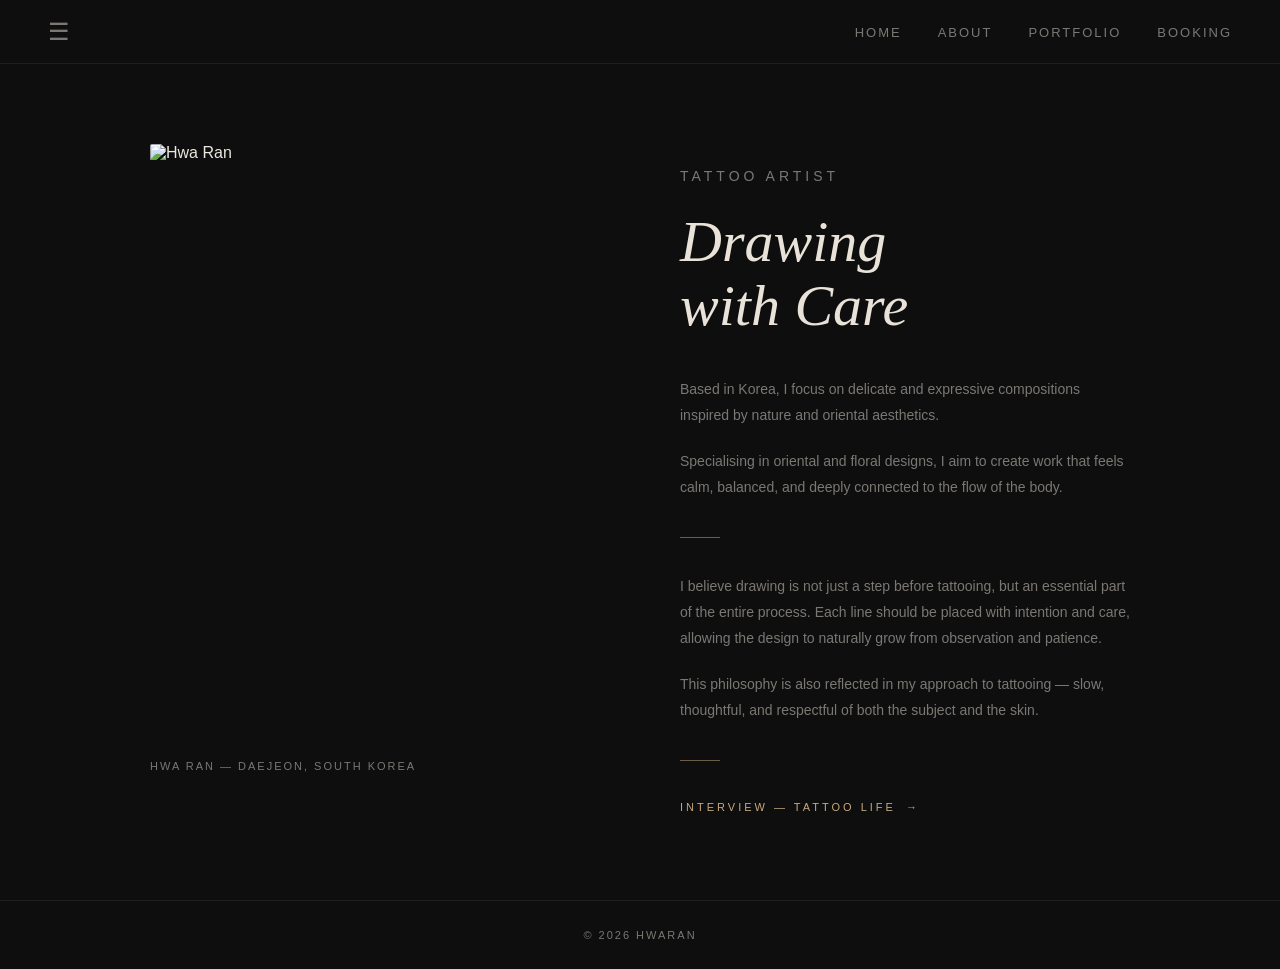
==== about.html @ 657f00ef "initial commit" ====
<!DOCTYPE html>
<html lang="en">
<head>
    <meta charset="UTF-8">
    <meta name="viewport" content="width=device-width, initial-scale=1.0"/>
    <title>About | Hwa Ran</title>
    <link rel="stylesheet" href="style.css"/>
</head>

<body>

<input type="checkbox" id="menu-toggle">

<header>
    <nav class="navbar">
        <label for="menu-toggle" class="menu-icon">☰</label>
        <ul class="nav-links">
            <li><a href="index.html">Home</a></li>
            <li><a href="about.html">About</a></li>
            <li><a href="portfolio.html">Portfolio</a></li>
            <li><a href="booking.html">Booking</a></li>
        </ul>
    </nav>
</header>

<aside class="sidebar">
    <h3>Hwa Ran</h3>
    <ul>
        <li><a href="https://www.instagram.com/hwa.ran_tattoo/" target="_blank">Instagram</a></li>
        <li>Artworks</li>
        <li>Contact</li>
    </ul>
</aside>

<label for="menu-toggle" class="overlay"></label>

<main class="main-content">
    <section class="about-page fade-in">

        <!-- LEFT: IMAGE -->
        <div class="about-image-col">
            <img src="img/yj2.jpg" alt="Hwa Ran">
            <p class="about-image-caption">Hwa Ran — Daejeon, South Korea</p>
        </div>

        <!-- RIGHT: TEXT -->
        <div class="about-text-col">

            <p class="about-eyebrow">Tattoo Artist</p>

            <h2>Drawing<br>with Care</h2>

            <p>
                Based in Korea, I focus on delicate and expressive compositions
                inspired by nature and oriental aesthetics.
            </p>

            <p>
                Specialising in oriental and floral designs, I aim to create work
                that feels calm, balanced, and deeply connected to the flow of the body.
            </p>

            <div class="about-divider"></div>

            <p>
                I believe drawing is not just a step before tattooing, but an essential
                part of the entire process. Each line should be placed with intention
                and care, allowing the design to naturally grow from observation and patience.
            </p>

            <p>
                This philosophy is also reflected in my approach to tattooing —
                slow, thoughtful, and respectful of both the subject and the skin.
            </p>

            <div class="about-divider"></div>

            <a class="about-link"
               href="https://www.tattoolife.com/hwaran-and-the-importance-of-drawing-with-care/"
               target="_blank">
                Interview — Tattoo Life
            </a>

        </div>

    </section>
</main>

<footer class="bottom-banner">
    <p>&copy; 2026 HwaRan</p>
</footer>

</body>
</html>
---- style.css ----
/* =========================
   RESET
========================= */

* {
    margin: 0;
    padding: 0;
    box-sizing: border-box;
}

/* =========================
   FONTS
========================= */

@import url('https://fonts.googleapis.com/css2?family=Cormorant+Garamond:ital,wght@0,300;0,400;1,300;1,400&family=Noto+Sans+KR:wght@300;400&display=swap');

/* =========================
   CSS VARIABLES
========================= */

:root {
    --bg:        #0e0e0e;
    --surface:   #141414;
    --border:    rgba(255,255,255,0.07);
    --accent:    #c8a97e;        /* warm gold */
    --accent2:   #ff4d6d;
    --text:      #e8e2d9;
    --muted:     rgba(232,226,217,0.5);
    --nav-h:     64px;
}

/* =========================
   BASE
========================= */

body {
    font-family: 'Noto Sans KR', sans-serif;
    background: var(--bg);
    color: var(--text);
    overflow-x: hidden;
}

/* =========================
   HEADER / NAV
========================= */

header {
    position: fixed;
    top: 0;
    left: 0;
    width: 100%;
    height: var(--nav-h);

    background: var(--bg);           /* ✅ hero와 동일한 배경색 — 떠보이지 않음 */
    border-bottom: 1px solid var(--border);

    z-index: 1000;
}

/* NAV CONTAINER */
.navbar {
    height: 100%;
    display: flex;
    align-items: center;
    justify-content: space-between;
    padding: 0 48px;
}

/* =========================
   MENU TOGGLE
========================= */

#menu-toggle {
    display: none;
}

/* ☰ BUTTON */
.menu-icon {
    font-size: 24px;
    cursor: pointer;
    color: var(--muted);
    letter-spacing: 2px;
    transition: color 0.3s;
    user-select: none;
}

.menu-icon:hover {
    color: var(--text);
}

/* NAV LINKS */
.nav-links {
    list-style: none;
    display: flex;
    gap: 36px;
}

.nav-links a {
    text-decoration: none;
    color: var(--muted);
    font-size: 13px;
    letter-spacing: 2px;
    text-transform: uppercase;
    transition: color 0.3s;
}

.nav-links a:hover {
    color: var(--accent);
}

/* =========================
   SIDEBAR
========================= */

.sidebar {
    position: fixed;
    top: 0;
    left: 0;

    width: 240px;
    height: 100vh;

    background: var(--surface);
    border-right: 1px solid var(--border);

    padding: 32px 28px;
    padding-top: calc(var(--nav-h) + 32px);   /* ✅ nav 높이 아래서 시작 */

    transform: translateX(-260px);
    transition: transform 0.35s cubic-bezier(0.4,0,0.2,1);

    z-index: 1001;
}

/* OPEN SIDEBAR */
#menu-toggle:checked ~ .sidebar {
    transform: translateX(0);
}

/* SIDEBAR TITLE */
.sidebar h3 {
    font-family: 'Cormorant Garamond', serif;
    font-size: 22px;          /* ✅ 글씨 크게 */
    font-weight: 300;
    letter-spacing: 3px;
    color: var(--accent);
    margin-bottom: 32px;
    text-transform: uppercase;
}

/* SIDEBAR LIST */
.sidebar ul {
    list-style: none;
}

.sidebar li {
    margin: 0;
    border-bottom: 1px solid var(--border);
}

.sidebar li:first-child {
    border-top: 1px solid var(--border);
}

/* SIDEBAR LINKS & ITEMS */
.sidebar li a,
.sidebar li span,
.sidebar li {
    display: block;
    padding: 14px 0;

    font-size: 13px;            /* ✅ 가독성 있는 크기 */
    letter-spacing: 2.5px;
    text-transform: uppercase;
    text-decoration: none;      /* ✅ 밑줄 제거 */
    color: var(--muted);        /* ✅ 보라색 제거 → 통일된 색상 */

    cursor: pointer;
    transition: color 0.25s, padding-left 0.25s;
}

.sidebar li a:hover,
.sidebar li:hover {
    color: var(--accent);
    padding-left: 6px;
}

/* =========================
   OVERLAY
========================= */

.overlay {
    position: fixed;
    inset: 0;

    background: rgba(0,0,0,0.6);
    backdrop-filter: blur(2px);

    opacity: 0;
    visibility: hidden;

    transition: 0.3s ease;

    z-index: 1000;
    pointer-events: none;
}

/* SHOW OVERLAY */
#menu-toggle:checked ~ .overlay {
    pointer-events: auto;
    opacity: 1;
    visibility: visible;
}

/* =========================
   MAIN CONTENT
========================= */

.main-content {
    margin-top: var(--nav-h);
    padding: 0;
}

/* =========================
   HERO
========================= */

.hero {
    min-height: calc(100vh - var(--nav-h));
    display: flex;
    justify-content: center;
    align-items: center;
    text-align: center;

    background: var(--bg);      /* ✅ header와 동일 배경 — seamless */
    position: relative;
    overflow: hidden;
}

/* subtle grain texture */
.hero::before {
    content: '';
    position: absolute;
    inset: 0;
    background-image: url("data:image/svg+xml,%3Csvg viewBox='0 0 256 256' xmlns='http://www.w3.org/2000/svg'%3E%3Cfilter id='noise'%3E%3CfeTurbulence type='fractalNoise' baseFrequency='0.9' numOctaves='4' stitchTiles='stitch'/%3E%3C/filter%3E%3Crect width='100%25' height='100%25' filter='url(%23noise)' opacity='0.03'/%3E%3C/svg%3E");
    pointer-events: none;
}

.hero-text {
    position: relative;
    z-index: 1;
}

.hero h1 {
    font-family: 'Cormorant Garamond', serif;
    font-size: clamp(52px, 8vw, 96px);
    font-weight: 300;
    font-style: italic;
    line-height: 1.15;
    letter-spacing: -0.5px;
    color: var(--text);
}

.hero p {
    margin-top: 24px;
    font-size: 11px;
    letter-spacing: 4px;
    text-transform: uppercase;
    color: var(--muted);
}

/* HERO BUTTONS */
.hero-buttons {
    margin-top: 40px;
    display: flex;
    gap: 16px;
    justify-content: center;
}

.hero-buttons a {
    text-decoration: none;
    font-size: 11px;
    letter-spacing: 3px;
    text-transform: uppercase;
    padding: 14px 32px;
    border-radius: 2px;
    transition: all 0.3s;
}

.hero-buttons a:first-child {
    background: var(--accent);
    color: #0e0e0e;
}

.hero-buttons a:first-child:hover {
    background: #d4b88e;
}

.hero-buttons a:last-child {
    border: 1px solid var(--border);
    color: var(--muted);
}

.hero-buttons a:last-child:hover {
    border-color: var(--accent);
    color: var(--accent);
}

/* SCROLL DOWN */
.scroll-down {
    margin-top: 60px;
    font-size: 11px;
    letter-spacing: 3px;
    text-transform: uppercase;
    color: var(--muted);
    animation: float 2.5s ease-in-out infinite;
}

@keyframes float {
    0%, 100% { transform: translateY(0); }
    50% { transform: translateY(6px); }
}

/* =========================
   FOOTER
========================= */

.bottom-banner {
    text-align: center;
    padding: 28px;
    border-top: 1px solid var(--border);
    font-size: 11px;
    letter-spacing: 2px;
    text-transform: uppercase;
    color: var(--muted);
    background: var(--bg);
}

/* =========================
   MOBILE
========================= */

@media (max-width: 768px) {
    .navbar {
        padding: 0 20px;
    }
    .sidebar {
        width: 220px;
    }
}


/* =========================
   ABOUT PAGE  ✅ 리디자인
========================= */

.about-page {
    min-height: calc(100vh - var(--nav-h));
    display: grid;
    grid-template-columns: 1fr 1fr;
    max-width: 1100px;
    margin: 0 auto;
    padding: 80px 60px;
    gap: 80px;
    align-items: start;
}

/* LEFT: IMAGE COLUMN */
.about-image-col {
    position: sticky;
    top: calc(var(--nav-h) + 40px);
}

.about-image-col img {
    width: 100%;
    aspect-ratio: 3/4;
    object-fit: cover;
    border-radius: 2px;
    display: block;
    filter: grayscale(20%) contrast(1.05);
}

.about-image-caption {
    margin-top: 16px;
    font-size: 11px;
    letter-spacing: 2px;
    text-transform: uppercase;
    color: var(--muted);
}

/* RIGHT: TEXT COLUMN */
.about-text-col {
    padding-top: 20px;
}

.about-eyebrow {
    font-size: 10px;
    letter-spacing: 4px;
    text-transform: uppercase;
    color: var(--accent);
    margin-bottom: 24px;
}

.about-text-col h2 {
    font-family: 'Cormorant Garamond', serif;
    font-size: clamp(36px, 5vw, 58px);
    font-weight: 300;
    font-style: italic;
    line-height: 1.1;
    margin-bottom: 40px;
    color: var(--text);
}

.about-text-col p {
    font-size: 14px;
    line-height: 1.85;
    color: var(--muted);
    margin-bottom: 20px;
}

.about-divider {
    width: 40px;
    height: 1px;
    background: var(--accent);
    margin: 36px 0;
    opacity: 0.5;
}

.about-link {
    display: inline-flex;
    align-items: center;
    gap: 10px;
    font-size: 11px;
    letter-spacing: 3px;
    text-transform: uppercase;
    color: var(--accent);
    text-decoration: none;
    border-bottom: 1px solid transparent;
    padding-bottom: 2px;
    transition: border-color 0.3s;
}

.about-link:hover {
    border-color: var(--accent);
}

.about-link::after {
    content: '→';
}

@media (max-width: 768px) {
    .about-page {
        grid-template-columns: 1fr;
        padding: 40px 24px;
        gap: 40px;
    }
    .about-image-col {
        position: static;
    }
}

/* =========================
   PORTFOLIO PAGE
========================= */

.portfolio {
    max-width: 1100px;
    margin: 0 auto;
    padding: 60px 40px;
    text-align: center;
}

.portfolio h2 {
    font-family: 'Cormorant Garamond', serif;
    font-size: 48px;
    font-weight: 300;
    font-style: italic;
    margin-bottom: 12px;
}

.portfolio-subtitle {
    font-size: 11px;
    letter-spacing: 3px;
    text-transform: uppercase;
    color: var(--muted);
    margin-bottom: 48px;
}

.portfolio-grid {
    display: grid;
    grid-template-columns: repeat(auto-fit, minmax(260px, 1fr));
    gap: 16px;
}

.portfolio-grid img {
    width: 100%;
    height: 320px;
    object-fit: cover;
    border-radius: 2px;
    transition: 0.4s ease;
    filter: grayscale(10%);
}

.portfolio-grid img:hover {
    transform: scale(1.02);
    filter: grayscale(0%);
    box-shadow: 0 16px 40px rgba(0,0,0,0.5);
}

/* =========================
   BOOKING PAGE
========================= */

.booking {
    max-width: 560px;
    margin: 0 auto;
    padding: 80px 40px;
    text-align: center;
}

.booking h2 {
    font-family: 'Cormorant Garamond', serif;
    font-size: 48px;
    font-weight: 300;
    font-style: italic;
    margin-bottom: 12px;
}

.booking > p {
    font-size: 11px;
    letter-spacing: 3px;
    text-transform: uppercase;
    color: var(--muted);
    margin-bottom: 40px;
}

.qr-area img {
    width: 200px;
    max-width: 80%;
    border-radius: 4px;
    box-shadow: 0 0 40px rgba(200,169,126,0.12);
    margin-bottom: 16px;
}

.booking-form {
    width: 100%;
    margin: 48px auto 0;
    display: flex;
    flex-direction: column;
    gap: 16px;
}

.booking-form input,
.booking-form textarea {
    width: 100%;
    padding: 14px 18px;
    background: var(--surface);
    border: 1px solid var(--border);
    color: var(--text);
    font-family: 'Noto Sans KR', sans-serif;
    font-size: 14px;
    border-radius: 2px;
    outline: none;
    transition: border-color 0.3s, box-shadow 0.3s;
}

.booking-form input:focus,
.booking-form textarea:focus {
    border-color: var(--accent);
    box-shadow: 0 0 0 3px rgba(200,169,126,0.08);
}

.booking-form input::placeholder,
.booking-form textarea::placeholder {
    color: var(--muted);
    font-style: italic;
    font-size: 13px;
}

.booking-form button {
    padding: 14px;
    border: none;
    border-radius: 2px;
    background: var(--accent);
    color: #0e0e0e;
    font-family: 'Noto Sans KR', sans-serif;
    font-size: 12px;
    letter-spacing: 3px;
    text-transform: uppercase;
    cursor: pointer;
    transition: background 0.3s, transform 0.2s;
}

.booking-form button:hover {
    background: #d4b88e;
    transform: translateY(-1px);
}

/* =========================
   FADE IN ANIMATION
========================= */

.fade-in {
    opacity: 0;
    transform: translateY(24px);
    animation: fadeUp 0.9s cubic-bezier(0.4,0,0.2,1) forwards;
    animation-delay: 0.1s;
}

@keyframes fadeUp {
    to {
        opacity: 1;
        transform: translateY(0);
    }
}


/* =========================
   LIGHTBOX  (CSS-only, :target)
========================= */

/* 썸네일 래퍼 */
.lb-thumb {
    display: block;
    cursor: zoom-in;
    border-radius: 2px;
    overflow: hidden;
}

.lb-thumb img {
    width: 100%;
    height: 320px;
    object-fit: cover;
    display: block;
    transition: transform 0.4s ease, filter 0.4s ease;
    filter: grayscale(10%);
}

.lb-thumb:hover img {
    transform: scale(1.03);
    filter: grayscale(0%);
    box-shadow: 0 16px 40px rgba(0,0,0,0.5);
}

/* LIGHTBOX 오버레이 — 평소엔 숨김 */
.lightbox {
    position: fixed;
    inset: 0;
    z-index: 9999;

    display: flex;
    align-items: center;
    justify-content: center;

    background: rgba(10, 10, 10, 0.92);
    backdrop-filter: blur(6px);

    /* 기본 상태: 투명 + 포인터 없음 */
    opacity: 0;
    visibility: hidden;
    pointer-events: none;

    transition: opacity 0.3s ease, visibility 0.3s ease;
}

/* :target 으로 활성화 */
.lightbox:target {
    opacity: 1;
    visibility: visible;
    pointer-events: auto;
}

/* 확대된 사진 */
.lightbox img {
    max-width: min(90vw, 820px);
    max-height: 88vh;
    width: auto;
    height: auto;
    object-fit: contain;
    border-radius: 2px;

    transform: scale(0.92);
    transition: transform 0.35s cubic-bezier(0.4, 0, 0.2, 1);

    box-shadow: 0 32px 80px rgba(0,0,0,0.6);
}

.lightbox:target img {
    transform: scale(1);
}

/* 닫기 — 오버레이 전체가 클릭 가능하도록 */
.lb-close {
    position: absolute;
    inset: 0;
    cursor: zoom-out;
}

/* ✕ 아이콘 (우상단) */
.lb-close::after {
    content: '✕';
    position: absolute;
    top: 24px;
    right: 32px;

    font-size: 20px;
    color: rgba(255,255,255,0.45);
    letter-spacing: 0;
    transition: color 0.2s;
    pointer-events: none;
}

.lightbox:target .lb-close:hover::after {
    color: var(--accent);
}
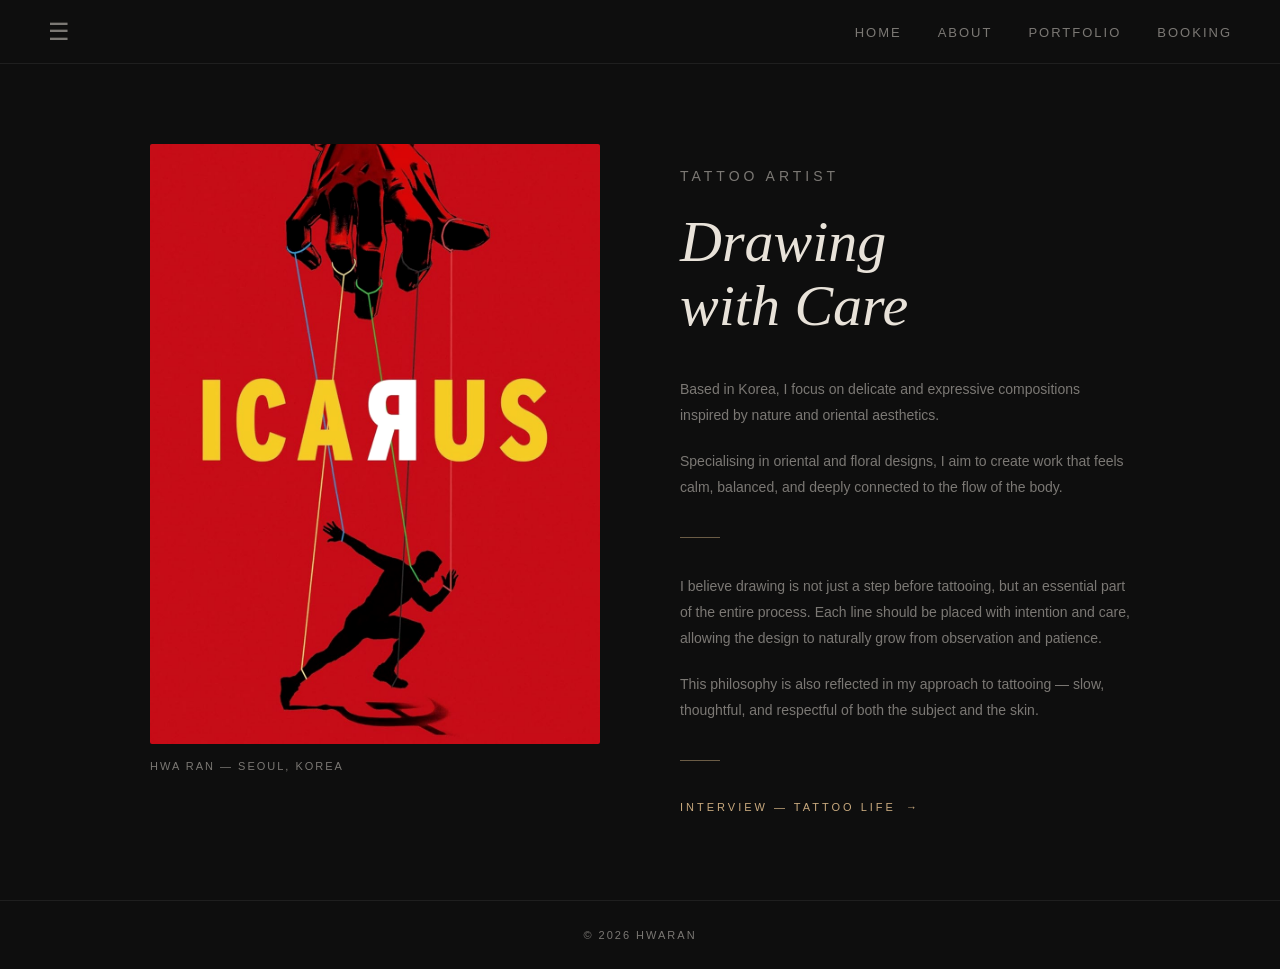
==== commit 73f81f66: "Update about.html" ====
--- a/about.html
+++ b/about.html
@@ -16,7 +16,7 @@
         <label for="menu-toggle" class="menu-icon">☰</label>
         <ul class="nav-links">
             <li><a href="index.html">Home</a></li>
-            <li><a href="about.html">About</a></li>
+            <li><a href="about.html" class="active">About</a></li>
             <li><a href="portfolio.html">Portfolio</a></li>
             <li><a href="booking.html">Booking</a></li>
         </ul>
@@ -40,7 +40,7 @@
         <!-- LEFT: IMAGE -->
         <div class="about-image-col">
             <img src="img/yj2.jpg" alt="Hwa Ran">
-            <p class="about-image-caption">Hwa Ran — Daejeon, South Korea</p>
+            <p class="about-image-caption">Hwa Ran — Seoul, Korea</p>
         </div>
 
         <!-- RIGHT: TEXT -->
